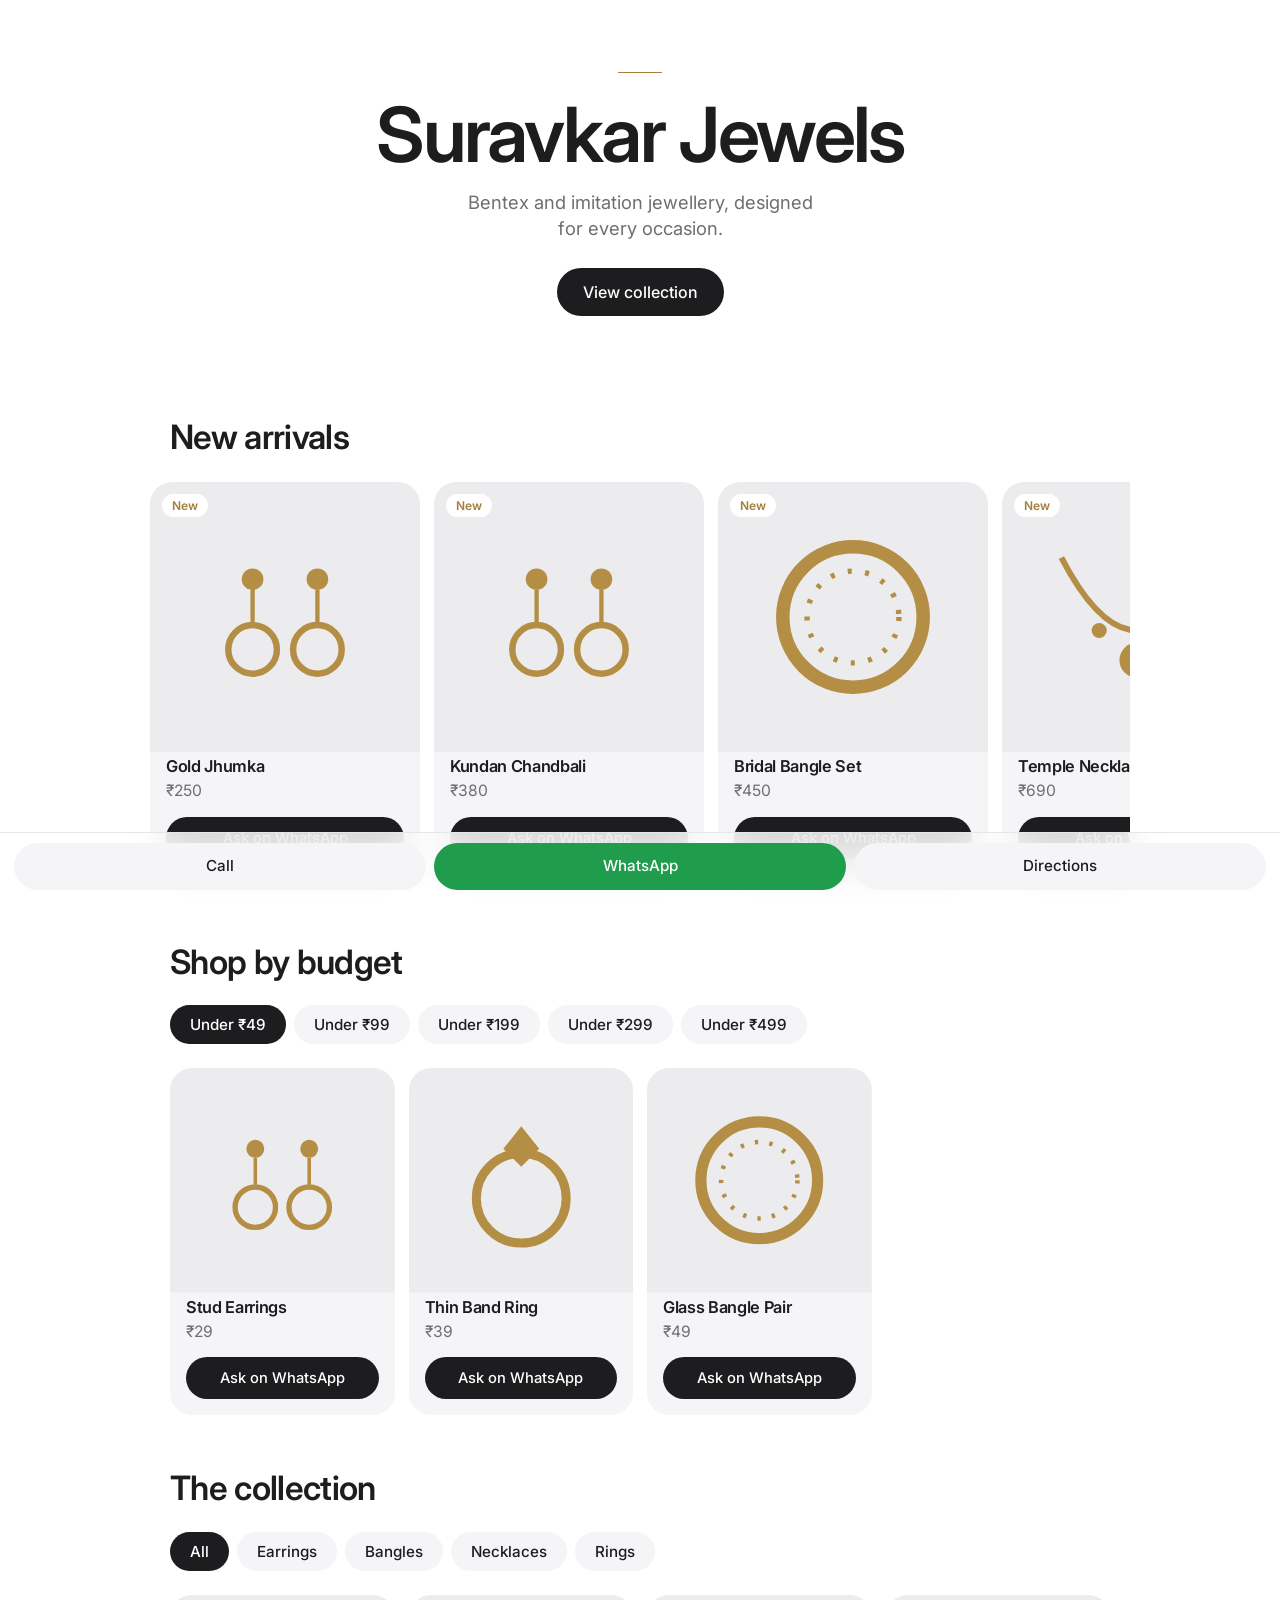
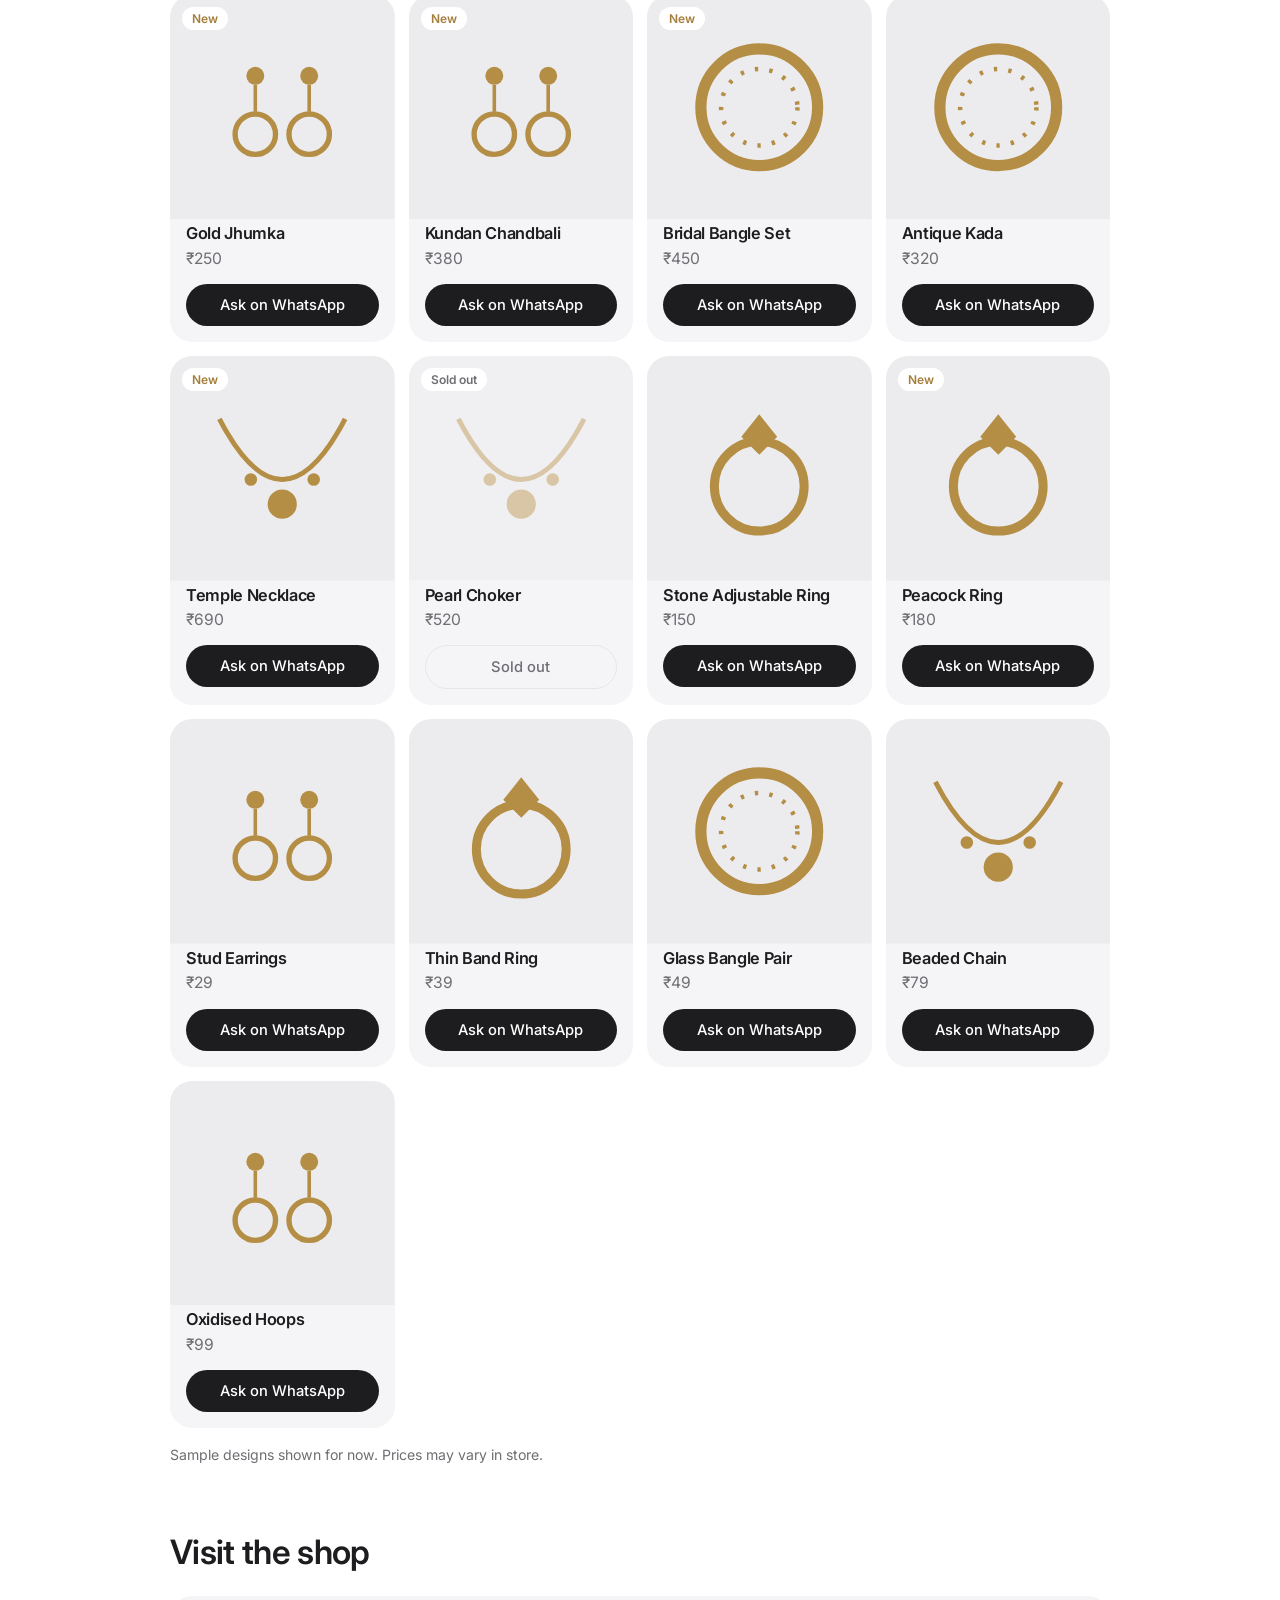
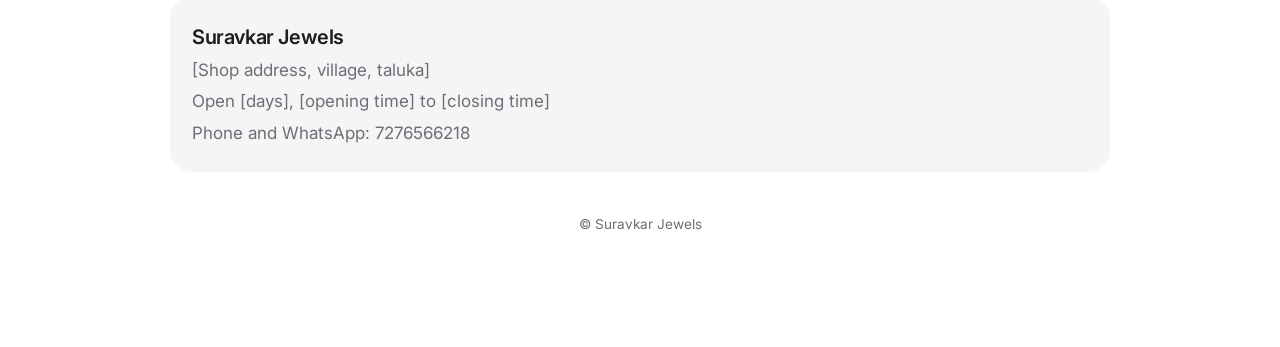
==== index.html @ f6325909 "first commit" ====
<!DOCTYPE html>
<html lang="en">
<head>
<meta charset="utf-8">
<meta name="viewport" content="width=device-width, initial-scale=1, viewport-fit=cover">
<title>Suravkar Jewels</title>
<link rel="preconnect" href="https://fonts.googleapis.com">
<link rel="preconnect" href="https://fonts.gstatic.com" crossorigin>
<link href="https://fonts.googleapis.com/css2?family=Inter:wght@400;500;600&display=swap" rel="stylesheet">
<link rel="stylesheet" href="css/styles.css">
</head>
<body>
<header><div class="wrap">
  <span class="mark"></span>
  <h1>Suravkar Jewels</h1>
  <p>Bentex and imitation jewellery, designed for every occasion.</p>
  <a class="go" href="#collection">View collection</a>
</div></header>

<main class="wrap">
  <section>
    <h2>New arrivals</h2>
    <div class="row" id="new"></div>
  </section>
  <section id="budget">
    <h2>Shop by budget</h2>
    <div class="chips" id="bchips" role="group" aria-label="Budget"></div>
    <div class="grid" id="bgrid"></div>
  </section>
  <section id="collection">
    <h2>The collection</h2>
    <div class="chips" id="chips" role="group" aria-label="Categories"></div>
    <div class="grid" id="grid"></div>
    <p class="note">Sample designs shown for now. Prices may vary in store.</p>
  </section>
  <section>
    <h2>Visit the shop</h2>
    <div class="visit">
      <b>Suravkar Jewels</b>
      <span>[Shop address, village, taluka]</span>
      <span>Open [days], [opening time] to [closing time]</span>
      <span>Phone and WhatsApp: 7276566218</span>
    </div>
  </section>
</main>
<footer>© Suravkar Jewels</footer>

<nav class="bar" aria-label="Contact">
  <a href="tel:+917276566218">Call</a>
  <a class="wa" href="https://wa.me/917276566218?text=Hi%2C%20I%20want%20to%20know%20about%20your%20jewellery%20designs.">WhatsApp</a>
  <a href="https://www.google.com/maps/search/?api=1&query=Suravkar+Jewels" target="_blank" rel="noopener">Directions</a>
</nav>

<script src="js/script.js"></script>
</body>
</html>
---- css/styles.css ----
:root{--bg:#FFFFFF;--soft:#F5F5F7;--ink:#1D1D1F;--mute:#6E6E73;--line:#E5E5EA;--gold:#A47E3B;--wa:#1F9D4D;--bar:rgba(255,255,255,.82);
box-sizing:border-box;padding-top:env(safe-area-inset-top,0px);padding-bottom:calc(env(safe-area-inset-bottom,0px) + 84px)}
@media (prefers-color-scheme:dark){:root:not([data-theme="light"]){--bg:#000000;--soft:#1C1C1E;--ink:#F5F5F7;--mute:#98989D;--line:#2C2C2E;--gold:#D4AE68;--bar:rgba(28,28,30,.82)}}
:root[data-theme="dark"]{--bg:#000000;--soft:#1C1C1E;--ink:#F5F5F7;--mute:#98989D;--line:#2C2C2E;--gold:#D4AE68;--bar:rgba(28,28,30,.82)}
*,*::before,*::after{box-sizing:border-box}
html{scroll-padding-top:env(safe-area-inset-top,0px);scroll-behavior:smooth}
body{margin:0;background:var(--bg);color:var(--ink);font:400 17px/1.5 Inter,-apple-system,"SF Pro Text","Segoe UI",system-ui,sans-serif;-webkit-font-smoothing:antialiased}
h1,h2,h3{margin:0;font-weight:600;letter-spacing:-.02em}
.wrap{max-width:980px;margin:0 auto;padding:0 20px}
header{text-align:center;padding:72px 0 56px}
header .mark{display:block;width:44px;height:1px;background:var(--gold);margin:0 auto 22px}
header h1{font-size:clamp(2.6rem,11vw,4.75rem);line-height:1.04;letter-spacing:-.035em}
header p{margin:16px auto 0;max-width:30ch;color:var(--mute);font-size:1.15rem;line-height:1.4}
header a.go{display:inline-block;margin-top:26px;background:var(--ink);color:var(--bg);text-decoration:none;font-weight:500;padding:12px 26px;border-radius:999px;font-size:1rem}
section{padding:40px 0 8px}
h2{font-size:clamp(1.6rem,5vw,2.1rem);margin-bottom:18px}
.row{display:flex;gap:14px;overflow-x:auto;padding:2px 20px 14px;margin:0 -20px;scroll-snap-type:x mandatory}
.row .card{flex:0 0 68%;max-width:270px;scroll-snap-align:start}
.chips{display:flex;gap:8px;overflow-x:auto;padding-bottom:10px;margin-bottom:14px}
.chip{flex:0 0 auto;border:0;background:var(--soft);color:var(--ink);padding:10px 20px;border-radius:999px;font:500 .95rem Inter,system-ui,sans-serif;cursor:pointer}
.chip[aria-pressed="true"]{background:var(--ink);color:var(--bg)}
.grid{display:grid;grid-template-columns:repeat(2,1fr);gap:14px}
@media(min-width:700px){.grid{grid-template-columns:repeat(4,1fr)}}
.card{background:var(--soft);border-radius:22px;overflow:hidden;display:flex;flex-direction:column}
.pic{display:block;width:100%;aspect-ratio:1/1}
.tag{position:absolute;top:12px;left:12px;color:var(--gold);background:var(--bg);font:600 .75rem Inter,sans-serif;padding:4px 10px;border-radius:999px}
.tag.sold{color:var(--mute)}
.info{padding:4px 16px 16px;display:flex;flex-direction:column;gap:2px;flex:1}
.info h3{font-size:1.02rem;line-height:1.3}
.price{color:var(--mute);font-size:.98rem}
.ask{margin-top:12px;display:block;text-align:center;text-decoration:none;background:var(--ink);color:var(--bg);font-weight:500;padding:10px;border-radius:999px;font-size:.92rem}
.ask.off{background:transparent;color:var(--mute);border:1px solid var(--line);pointer-events:none}
.card.soldout .pic{opacity:.45}
.note{font-size:.88rem;color:var(--mute);margin-top:16px}
.visit{background:var(--soft);border-radius:22px;padding:26px 22px;display:grid;gap:6px;margin-bottom:28px;color:var(--mute)}
.visit b{font-size:1.25rem;font-weight:600;color:var(--ink);letter-spacing:-.02em}
footer{text-align:center;color:var(--mute);font-size:.85rem;padding:6px 0 28px}
.bar{position:fixed;left:0;right:0;bottom:0;z-index:20;background:var(--bar);-webkit-backdrop-filter:saturate(180%) blur(20px);backdrop-filter:saturate(180%) blur(20px);border-top:1px solid var(--line);display:grid;grid-template-columns:repeat(3,1fr);gap:8px;padding:10px 14px calc(10px + env(safe-area-inset-bottom,0px))}
.bar a{display:flex;align-items:center;justify-content:center;text-decoration:none;color:var(--ink);font-weight:500;padding:12px 6px;border-radius:999px;background:var(--soft);font-size:.95rem}
.bar a.wa{background:var(--wa);color:#fff}
a:focus-visible,button:focus-visible{outline:3px solid var(--gold);outline-offset:2px}
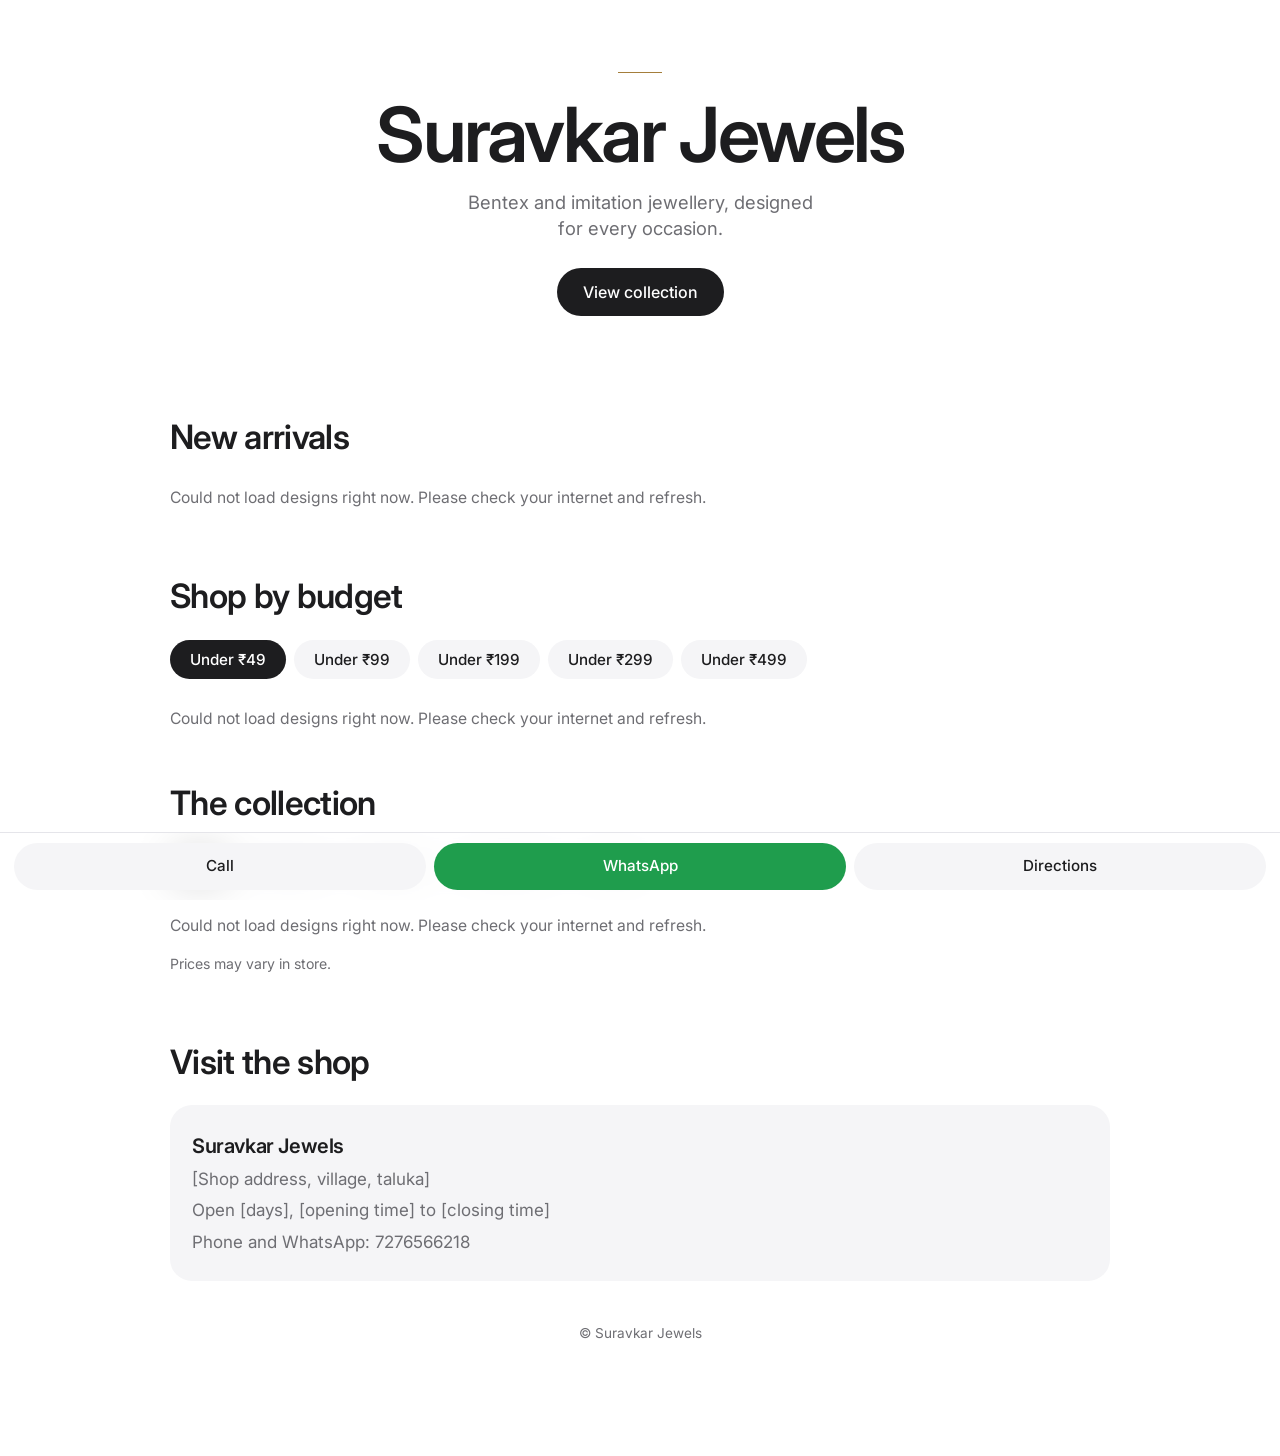
==== commit a020d294: "files updated" ====
--- a/index.html
+++ b/index.html
@@ -1,56 +1,64 @@
 <!DOCTYPE html>
 <html lang="en">
+
 <head>
-<meta charset="utf-8">
-<meta name="viewport" content="width=device-width, initial-scale=1, viewport-fit=cover">
-<title>Suravkar Jewels</title>
-<link rel="preconnect" href="https://fonts.googleapis.com">
-<link rel="preconnect" href="https://fonts.gstatic.com" crossorigin>
-<link href="https://fonts.googleapis.com/css2?family=Inter:wght@400;500;600&display=swap" rel="stylesheet">
-<link rel="stylesheet" href="css/styles.css">
+  <meta charset="utf-8">
+  <meta name="viewport" content="width=device-width, initial-scale=1, viewport-fit=cover">
+  <title>Suravkar Jewels</title>
+  <link rel="preconnect" href="https://fonts.googleapis.com">
+  <link rel="preconnect" href="https://fonts.gstatic.com" crossorigin>
+  <link href="https://fonts.googleapis.com/css2?family=Inter:wght@400;500;600&display=swap" rel="stylesheet">
+  <link rel="stylesheet" href="css/styles.css">
 </head>
+
 <body>
-<header><div class="wrap">
-  <span class="mark"></span>
-  <h1>Suravkar Jewels</h1>
-  <p>Bentex and imitation jewellery, designed for every occasion.</p>
-  <a class="go" href="#collection">View collection</a>
-</div></header>
+  <header>
+    <div class="wrap">
+      <span class="mark"></span>
+      <h1>Suravkar Jewels</h1>
+      <p>Bentex and imitation jewellery, designed for every occasion.</p>
+      <a class="go" href="#collection">View collection</a>
+    </div>
+  </header>
 
-<main class="wrap">
-  <section>
-    <h2>New arrivals</h2>
-    <div class="row" id="new"></div>
-  </section>
-  <section id="budget">
-    <h2>Shop by budget</h2>
-    <div class="chips" id="bchips" role="group" aria-label="Budget"></div>
-    <div class="grid" id="bgrid"></div>
-  </section>
-  <section id="collection">
-    <h2>The collection</h2>
-    <div class="chips" id="chips" role="group" aria-label="Categories"></div>
-    <div class="grid" id="grid"></div>
-    <p class="note">Sample designs shown for now. Prices may vary in store.</p>
-  </section>
-  <section>
-    <h2>Visit the shop</h2>
-    <div class="visit">
-      <b>Suravkar Jewels</b>
-      <span>[Shop address, village, taluka]</span>
-      <span>Open [days], [opening time] to [closing time]</span>
-      <span>Phone and WhatsApp: 7276566218</span>
-    </div>
-  </section>
-</main>
-<footer>© Suravkar Jewels</footer>
+  <main class="wrap">
+    <section>
+      <h2>New arrivals</h2>
+      <div class="row" id="new"></div>
+    </section>
+    <section id="budget">
+      <h2>Shop by budget</h2>
+      <div class="chips" id="bchips" role="group" aria-label="Budget"></div>
+      <div class="grid" id="bgrid"></div>
+    </section>
+    <section id="collection">
+      <h2>The collection</h2>
+      <div class="chips" id="chips" role="group" aria-label="Categories"></div>
+      <div class="grid" id="grid"></div>
+      <p class="note">Prices may vary in store.</p>
+    </section>
+    <section>
+      <h2>Visit the shop</h2>
+      <div class="visit">
+        <b>Suravkar Jewels</b>
+        <span>[Shop address, village, taluka]</span>
+        <span>Open [days], [opening time] to [closing time]</span>
+        <span>Phone and WhatsApp: 7276566218</span>
+      </div>
+    </section>
+  </main>
+  <footer>© Suravkar Jewels</footer>
 
-<nav class="bar" aria-label="Contact">
-  <a href="tel:+917276566218">Call</a>
-  <a class="wa" href="https://wa.me/917276566218?text=Hi%2C%20I%20want%20to%20know%20about%20your%20jewellery%20designs.">WhatsApp</a>
-  <a href="https://www.google.com/maps/search/?api=1&query=Suravkar+Jewels" target="_blank" rel="noopener">Directions</a>
-</nav>
+  <nav class="bar" aria-label="Contact">
+    <a href="tel:+917276566218">Call</a>
+    <a class="wa"
+      href="https://wa.me/917276566218?text=Hi%2C%20I%20want%20to%20know%20about%20your%20jewellery%20designs.">WhatsApp</a>
+    <a href="https://www.google.com/maps/search/?api=1&query=Suravkar+Jewels" target="_blank"
+      rel="noopener">Directions</a>
+  </nav>
 
-<script src="js/script.js"></script>
+  <script src="js/supabase.js"></script>
+  <script src="js/script.js"></script>
 </body>
-</html>
+
+</html>
--- a/css/styles.css
+++ b/css/styles.css
@@ -1,41 +1,320 @@
-:root{--bg:#FFFFFF;--soft:#F5F5F7;--ink:#1D1D1F;--mute:#6E6E73;--line:#E5E5EA;--gold:#A47E3B;--wa:#1F9D4D;--bar:rgba(255,255,255,.82);
-box-sizing:border-box;padding-top:env(safe-area-inset-top,0px);padding-bottom:calc(env(safe-area-inset-bottom,0px) + 84px)}
-@media (prefers-color-scheme:dark){:root:not([data-theme="light"]){--bg:#000000;--soft:#1C1C1E;--ink:#F5F5F7;--mute:#98989D;--line:#2C2C2E;--gold:#D4AE68;--bar:rgba(28,28,30,.82)}}
-:root[data-theme="dark"]{--bg:#000000;--soft:#1C1C1E;--ink:#F5F5F7;--mute:#98989D;--line:#2C2C2E;--gold:#D4AE68;--bar:rgba(28,28,30,.82)}
-*,*::before,*::after{box-sizing:border-box}
-html{scroll-padding-top:env(safe-area-inset-top,0px);scroll-behavior:smooth}
-body{margin:0;background:var(--bg);color:var(--ink);font:400 17px/1.5 Inter,-apple-system,"SF Pro Text","Segoe UI",system-ui,sans-serif;-webkit-font-smoothing:antialiased}
-h1,h2,h3{margin:0;font-weight:600;letter-spacing:-.02em}
-.wrap{max-width:980px;margin:0 auto;padding:0 20px}
-header{text-align:center;padding:72px 0 56px}
-header .mark{display:block;width:44px;height:1px;background:var(--gold);margin:0 auto 22px}
-header h1{font-size:clamp(2.6rem,11vw,4.75rem);line-height:1.04;letter-spacing:-.035em}
-header p{margin:16px auto 0;max-width:30ch;color:var(--mute);font-size:1.15rem;line-height:1.4}
-header a.go{display:inline-block;margin-top:26px;background:var(--ink);color:var(--bg);text-decoration:none;font-weight:500;padding:12px 26px;border-radius:999px;font-size:1rem}
-section{padding:40px 0 8px}
-h2{font-size:clamp(1.6rem,5vw,2.1rem);margin-bottom:18px}
-.row{display:flex;gap:14px;overflow-x:auto;padding:2px 20px 14px;margin:0 -20px;scroll-snap-type:x mandatory}
-.row .card{flex:0 0 68%;max-width:270px;scroll-snap-align:start}
-.chips{display:flex;gap:8px;overflow-x:auto;padding-bottom:10px;margin-bottom:14px}
-.chip{flex:0 0 auto;border:0;background:var(--soft);color:var(--ink);padding:10px 20px;border-radius:999px;font:500 .95rem Inter,system-ui,sans-serif;cursor:pointer}
-.chip[aria-pressed="true"]{background:var(--ink);color:var(--bg)}
-.grid{display:grid;grid-template-columns:repeat(2,1fr);gap:14px}
-@media(min-width:700px){.grid{grid-template-columns:repeat(4,1fr)}}
-.card{background:var(--soft);border-radius:22px;overflow:hidden;display:flex;flex-direction:column}
-.pic{display:block;width:100%;aspect-ratio:1/1}
-.tag{position:absolute;top:12px;left:12px;color:var(--gold);background:var(--bg);font:600 .75rem Inter,sans-serif;padding:4px 10px;border-radius:999px}
-.tag.sold{color:var(--mute)}
-.info{padding:4px 16px 16px;display:flex;flex-direction:column;gap:2px;flex:1}
-.info h3{font-size:1.02rem;line-height:1.3}
-.price{color:var(--mute);font-size:.98rem}
-.ask{margin-top:12px;display:block;text-align:center;text-decoration:none;background:var(--ink);color:var(--bg);font-weight:500;padding:10px;border-radius:999px;font-size:.92rem}
-.ask.off{background:transparent;color:var(--mute);border:1px solid var(--line);pointer-events:none}
-.card.soldout .pic{opacity:.45}
-.note{font-size:.88rem;color:var(--mute);margin-top:16px}
-.visit{background:var(--soft);border-radius:22px;padding:26px 22px;display:grid;gap:6px;margin-bottom:28px;color:var(--mute)}
-.visit b{font-size:1.25rem;font-weight:600;color:var(--ink);letter-spacing:-.02em}
-footer{text-align:center;color:var(--mute);font-size:.85rem;padding:6px 0 28px}
-.bar{position:fixed;left:0;right:0;bottom:0;z-index:20;background:var(--bar);-webkit-backdrop-filter:saturate(180%) blur(20px);backdrop-filter:saturate(180%) blur(20px);border-top:1px solid var(--line);display:grid;grid-template-columns:repeat(3,1fr);gap:8px;padding:10px 14px calc(10px + env(safe-area-inset-bottom,0px))}
-.bar a{display:flex;align-items:center;justify-content:center;text-decoration:none;color:var(--ink);font-weight:500;padding:12px 6px;border-radius:999px;background:var(--soft);font-size:.95rem}
-.bar a.wa{background:var(--wa);color:#fff}
-a:focus-visible,button:focus-visible{outline:3px solid var(--gold);outline-offset:2px}
+:root {
+    --bg: #FFFFFF;
+    --soft: #F5F5F7;
+    --ink: #1D1D1F;
+    --mute: #6E6E73;
+    --line: #E5E5EA;
+    --gold: #A47E3B;
+    --wa: #1F9D4D;
+    --bar: rgba(255, 255, 255, .82);
+    box-sizing: border-box;
+    padding-top: env(safe-area-inset-top, 0px);
+    padding-bottom: calc(env(safe-area-inset-bottom, 0px) + 84px)
+}
+
+@media (prefers-color-scheme:dark) {
+    :root:not([data-theme="light"]) {
+        --bg: #000000;
+        --soft: #1C1C1E;
+        --ink: #F5F5F7;
+        --mute: #98989D;
+        --line: #2C2C2E;
+        --gold: #D4AE68;
+        --bar: rgba(28, 28, 30, .82)
+    }
+}
+
+:root[data-theme="dark"] {
+    --bg: #000000;
+    --soft: #1C1C1E;
+    --ink: #F5F5F7;
+    --mute: #98989D;
+    --line: #2C2C2E;
+    --gold: #D4AE68;
+    --bar: rgba(28, 28, 30, .82)
+}
+
+*,
+*::before,
+*::after {
+    box-sizing: border-box
+}
+
+html {
+    scroll-padding-top: env(safe-area-inset-top, 0px);
+    scroll-behavior: smooth
+}
+
+body {
+    margin: 0;
+    background: var(--bg);
+    color: var(--ink);
+    font: 400 17px/1.5 Inter, -apple-system, "SF Pro Text", "Segoe UI", system-ui, sans-serif;
+    -webkit-font-smoothing: antialiased
+}
+
+h1,
+h2,
+h3 {
+    margin: 0;
+    font-weight: 600;
+    letter-spacing: -.02em
+}
+
+.wrap {
+    max-width: 980px;
+    margin: 0 auto;
+    padding: 0 20px
+}
+
+header {
+    text-align: center;
+    padding: 72px 0 56px
+}
+
+header .mark {
+    display: block;
+    width: 44px;
+    height: 1px;
+    background: var(--gold);
+    margin: 0 auto 22px
+}
+
+header h1 {
+    font-size: clamp(2.6rem, 11vw, 4.75rem);
+    line-height: 1.04;
+    letter-spacing: -.035em
+}
+
+header p {
+    margin: 16px auto 0;
+    max-width: 30ch;
+    color: var(--mute);
+    font-size: 1.15rem;
+    line-height: 1.4
+}
+
+header a.go {
+    display: inline-block;
+    margin-top: 26px;
+    background: var(--ink);
+    color: var(--bg);
+    text-decoration: none;
+    font-weight: 500;
+    padding: 12px 26px;
+    border-radius: 999px;
+    font-size: 1rem
+}
+
+section {
+    padding: 40px 0 8px
+}
+
+h2 {
+    font-size: clamp(1.6rem, 5vw, 2.1rem);
+    margin-bottom: 18px
+}
+
+.row {
+    display: flex;
+    gap: 14px;
+    overflow-x: auto;
+    padding: 2px 20px 14px;
+    margin: 0 -20px;
+    scroll-snap-type: x mandatory
+}
+
+.row .card {
+    flex: 0 0 68%;
+    max-width: 270px;
+    scroll-snap-align: start
+}
+
+.chips {
+    display: flex;
+    gap: 8px;
+    overflow-x: auto;
+    padding-bottom: 10px;
+    margin-bottom: 14px
+}
+
+.chip {
+    flex: 0 0 auto;
+    border: 0;
+    background: var(--soft);
+    color: var(--ink);
+    padding: 10px 20px;
+    border-radius: 999px;
+    font: 500 .95rem Inter, system-ui, sans-serif;
+    cursor: pointer
+}
+
+.chip[aria-pressed="true"] {
+    background: var(--ink);
+    color: var(--bg)
+}
+
+.grid {
+    display: grid;
+    grid-template-columns: repeat(2, 1fr);
+    gap: 14px
+}
+
+@media(min-width:700px) {
+    .grid {
+        grid-template-columns: repeat(4, 1fr)
+    }
+}
+
+.card {
+    background: var(--soft);
+    border-radius: 22px;
+    overflow: hidden;
+    display: flex;
+    flex-direction: column
+}
+
+.pic {
+    display: block;
+    width: 100%;
+    aspect-ratio: 1/1
+}
+
+.tag {
+    position: absolute;
+    top: 12px;
+    left: 12px;
+    color: var(--gold);
+    background: var(--bg);
+    font: 600 .75rem Inter, sans-serif;
+    padding: 4px 10px;
+    border-radius: 999px
+}
+
+.tag.sold {
+    color: var(--mute)
+}
+
+.info {
+    padding: 4px 16px 16px;
+    display: flex;
+    flex-direction: column;
+    gap: 2px;
+    flex: 1
+}
+
+.info h3 {
+    font-size: 1.02rem;
+    line-height: 1.3
+}
+
+.price {
+    color: var(--mute);
+    font-size: .98rem
+}
+
+.ask {
+    margin-top: 12px;
+    display: block;
+    text-align: center;
+    text-decoration: none;
+    background: var(--ink);
+    color: var(--bg);
+    font-weight: 500;
+    padding: 10px;
+    border-radius: 999px;
+    font-size: .92rem
+}
+
+.ask.off {
+    background: transparent;
+    color: var(--mute);
+    border: 1px solid var(--line);
+    pointer-events: none
+}
+
+.card.soldout .pic {
+    opacity: .45
+}
+
+.note {
+    font-size: .88rem;
+    color: var(--mute);
+    margin-top: 16px
+}
+
+.visit {
+    background: var(--soft);
+    border-radius: 22px;
+    padding: 26px 22px;
+    display: grid;
+    gap: 6px;
+    margin-bottom: 28px;
+    color: var(--mute)
+}
+
+.visit b {
+    font-size: 1.25rem;
+    font-weight: 600;
+    color: var(--ink);
+    letter-spacing: -.02em
+}
+
+footer {
+    text-align: center;
+    color: var(--mute);
+    font-size: .85rem;
+    padding: 6px 0 28px
+}
+
+.bar {
+    position: fixed;
+    left: 0;
+    right: 0;
+    bottom: 0;
+    z-index: 20;
+    background: var(--bar);
+    -webkit-backdrop-filter: saturate(180%) blur(20px);
+    backdrop-filter: saturate(180%) blur(20px);
+    border-top: 1px solid var(--line);
+    display: grid;
+    grid-template-columns: repeat(3, 1fr);
+    gap: 8px;
+    padding: 10px 14px calc(10px + env(safe-area-inset-bottom, 0px))
+}
+
+.bar a {
+    display: flex;
+    align-items: center;
+    justify-content: center;
+    text-decoration: none;
+    color: var(--ink);
+    font-weight: 500;
+    padding: 12px 6px;
+    border-radius: 999px;
+    background: var(--soft);
+    font-size: .95rem
+}
+
+.bar a.wa {
+    background: var(--wa);
+    color: #fff
+}
+
+a:focus-visible,
+button:focus-visible {
+    outline: 3px solid var(--gold);
+    outline-offset: 2px
+}
+
+img.pic {
+    object-fit: cover;
+    background: var(--soft)
+}
+
+.empty {
+    grid-column: 1/-1;
+    color: var(--mute);
+    margin: 4px 0 0;
+    font-size: .98rem
+}
